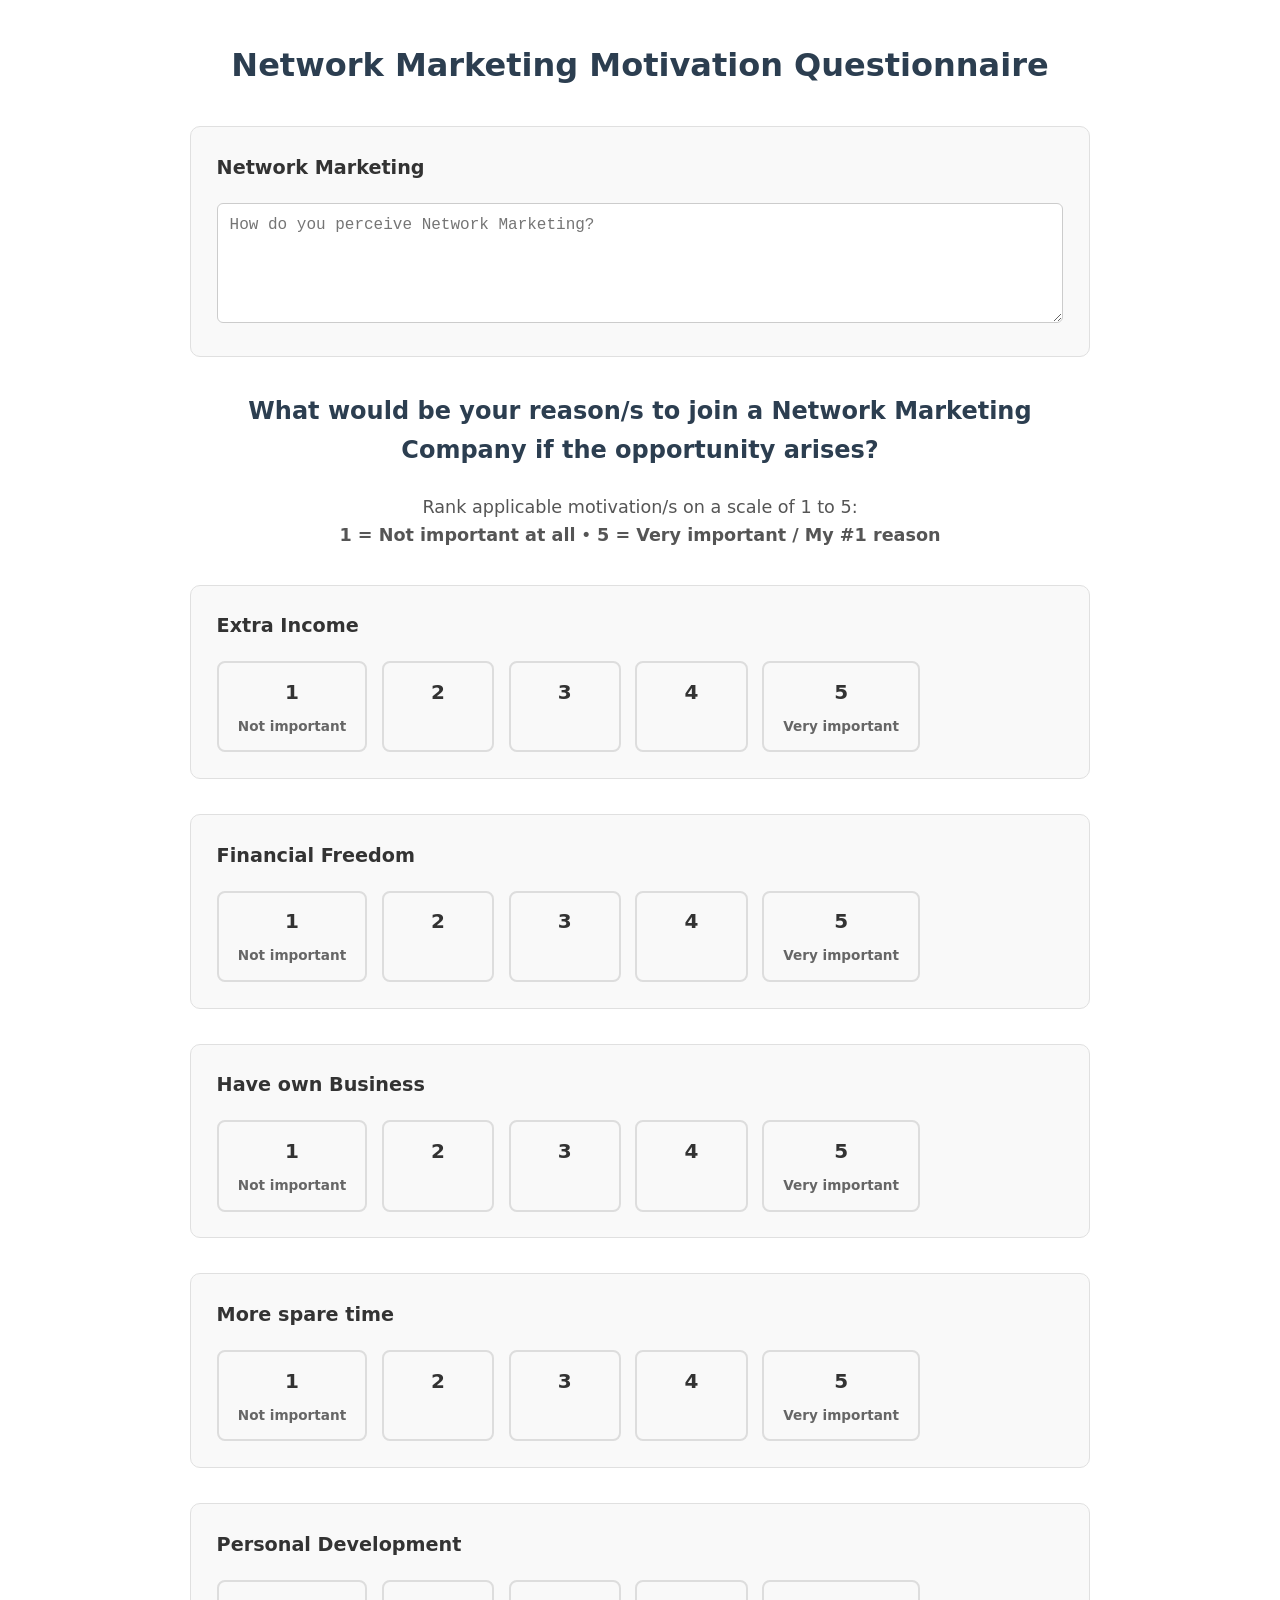
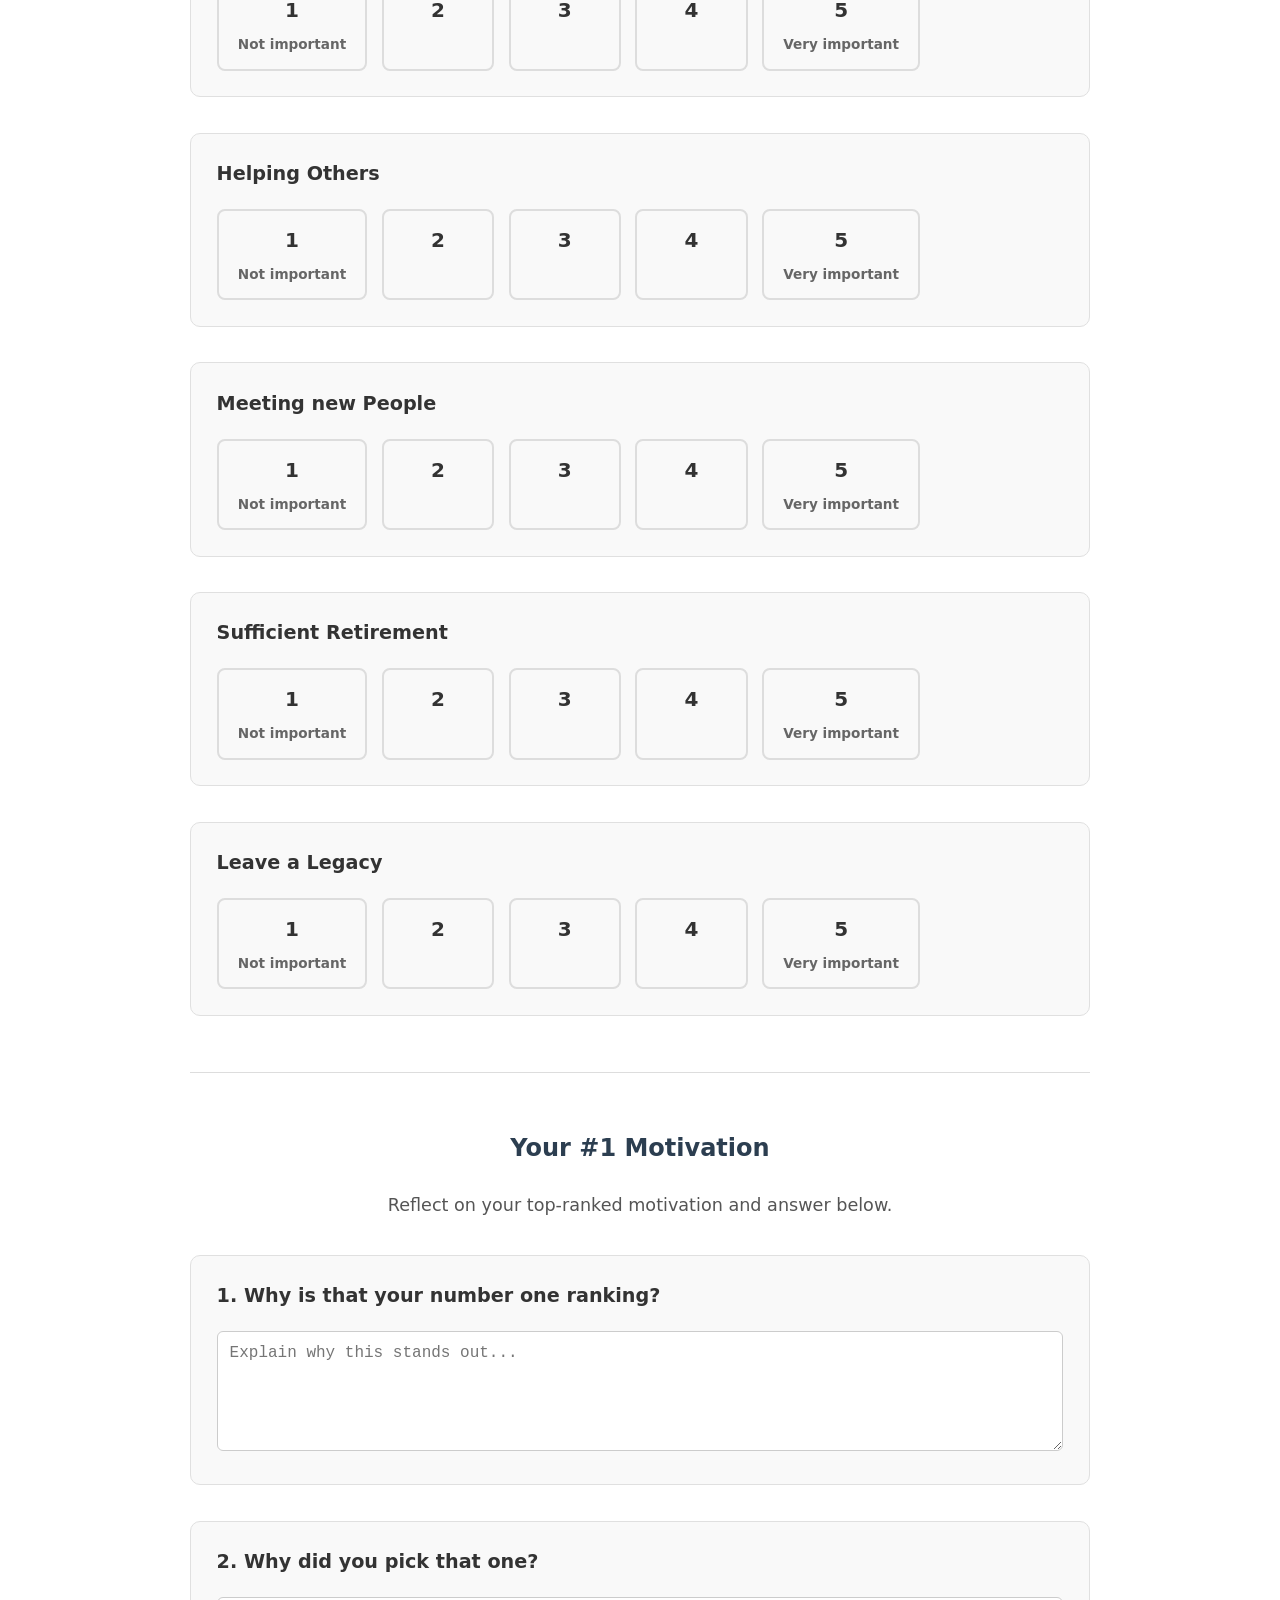
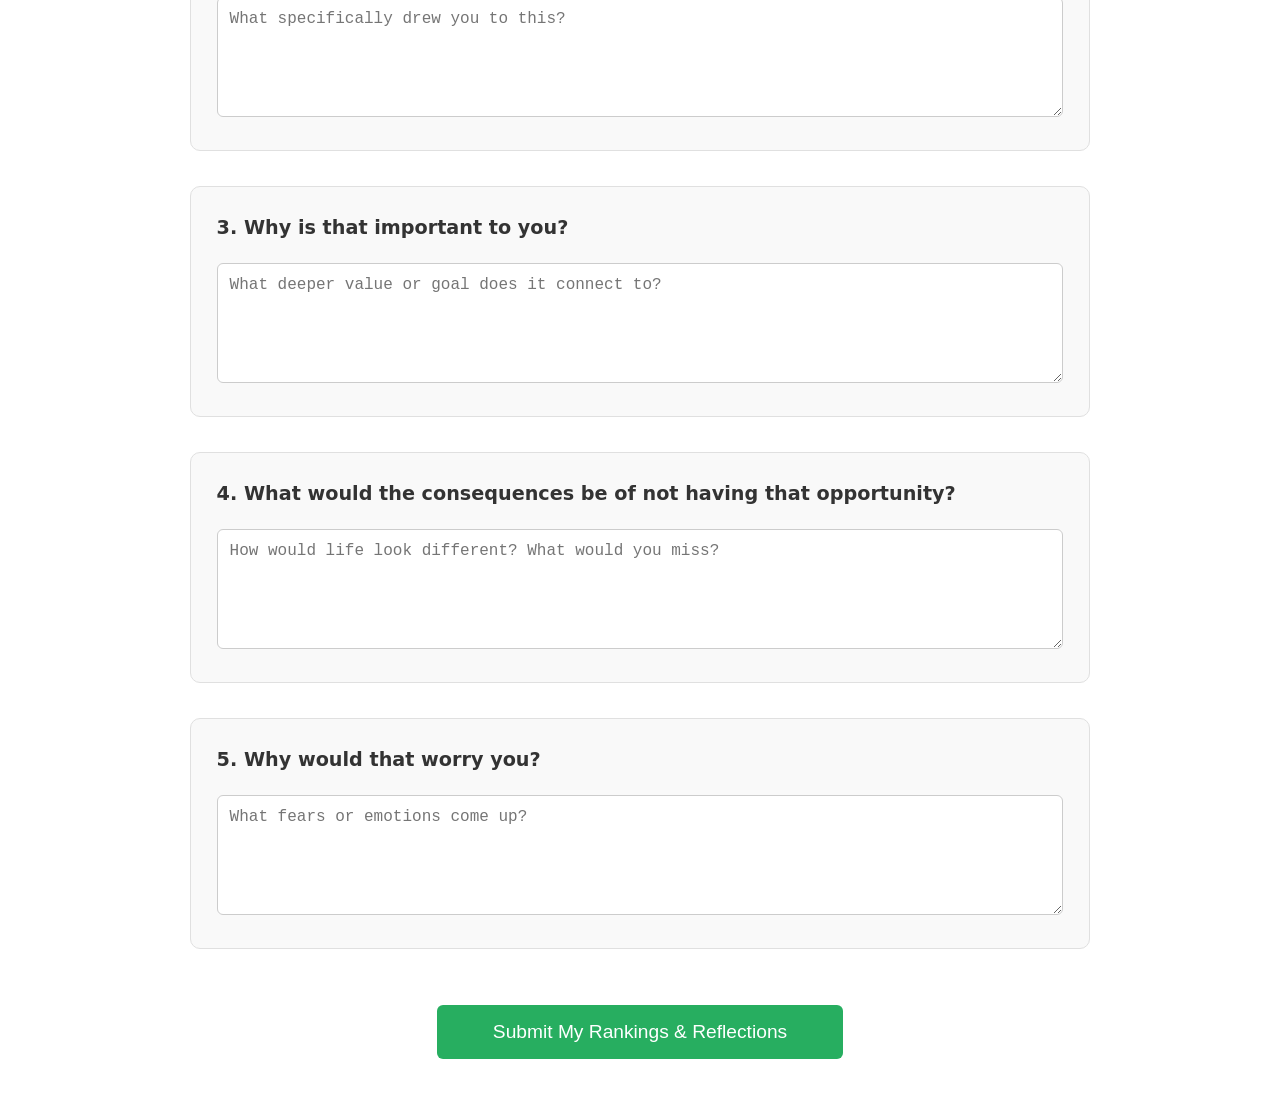
==== Questionnaire.html @ a257f0e2 "Add files via upload" ====
<!DOCTYPE html>
<html lang="en">
<head>
  <meta charset="UTF-8" />
  <meta name="viewport" content="width=device-width, initial-scale=1.0"/>
  <title>Network Marketing Motivation Questionnaire</title>
  <style>
    body {
      font-family: system-ui, -apple-system, sans-serif;
      max-width: 900px;
      margin: 40px auto;
      padding: 0 20px;
      line-height: 1.6;
      color: #333;
    }
    h1, h2 {
      text-align: center;
      color: #2c3e50;
    }
    .intro, .section-intro {
      text-align: center;
      margin: 1.5rem 0;
      color: #555;
      font-size: 1.1rem;
    }
    .question {
      margin: 2.2rem 0;
      padding: 1.6rem;
      background: #f9f9f9;
      border-radius: 10px;
      border: 1px solid #e0e0e0;
    }
    .question-title {
      font-weight: 600;
      margin-bottom: 1.2rem;
      font-size: 1.2rem;
    }
    .scale {
      display: flex;
      flex-wrap: wrap;
      gap: 0.9rem;
      justify-content: flex-start;
    }
    .scale label {
      display: flex;
      flex-direction: column;
      align-items: center;
      cursor: pointer;
      padding: 0.8rem 1.2rem;
      border: 2px solid #ddd;
      border-radius: 8px;
      transition: all 0.2s;
      min-width: 70px;
      text-align: center;
    }
    .scale input[type="radio"] {
      position: absolute;
      opacity: 0;
      width: 0;
      height: 0;
    }
    .scale input[type="radio"]:checked + span {
      background: #e67e22;
      color: white;
      border-color: #d35400;
      transform: scale(1.1);
    }
    .scale span {
      font-weight: bold;
      font-size: 1.25rem;
    }
    .scale .label-text {
      font-size: 0.85rem;
      margin-top: 0.5rem;
      color: #666;
    }
    textarea {
      width: 100%;
      min-height: 120px;
      padding: 12px;
      font-size: 1rem;
      border: 1px solid #ccc;
      border-radius: 6px;
      resize: vertical;
      box-sizing: border-box;
    }
    textarea:focus {
      outline: none;
      border-color: #e67e22;
      box-shadow: 0 0 0 3px rgba(230,126,34,0.2);
    }
    button {
      padding: 0.9rem 1.8rem;
      font-size: 1.05rem;
      color: white;
      border: none;
      border-radius: 6px;
      cursor: pointer;
      transition: all 0.2s;
      margin: 0.6rem;
    }
    #submitBtn {
      display: block;
      margin: 3.5rem auto;
      padding: 1rem 3.5rem;
      font-size: 1.2rem;
      background: #27ae60;
    }
    #submitBtn:hover { background: #219653; }
    .share-btn-copy { background: #3498db; }
    .share-btn-copy:hover { background: #2980b9; }
    .share-btn-whatsapp { background: #25D366; }
    .share-btn-whatsapp:hover { background: #1ebe52; }
    .share-btn-email { background: #e74c3c; }
    .share-btn-email:hover { background: #c0392b; }
    #result {
      margin-top: 3rem;
      padding: 2.5rem;
      background: #e8f8f5;
      border-radius: 12px;
      display: none;
      border: 1px solid #c8e6c9;
    }
    #result h2 {
      margin-top: 0;
      color: #27ae60;
    }
    #answers {
      font-size: 1.05rem;
      white-space: pre-wrap;
      line-height: 1.7;
      background: white;
      padding: 1.2rem;
      border-radius: 8px;
      border: 1px solid #ddd;
    }
    .share-container {
      text-align: center;
      margin-top: 2rem;
    }
    hr {
      margin: 3.5rem 0;
      border: 0;
      border-top: 1px solid #ddd;
    }
  </style>
</head>
<body>

  <h1>Network Marketing Motivation Questionnaire</h1>
<form id="motivationForm">
  <div class="question">
      <div class="question-title">Network Marketing</div>
      <textarea name="q1" placeholder="How do you perceive Network Marketing?"></textarea>
    </div>

  <h2>What would be your reason/s to join a Network Marketing Company if the opportunity arises?</h2>

  <p class="intro">Rank applicable motivation/s on a scale of 1 to 5:<br>
  <strong>1 = Not important at all</strong> • <strong>5 = Very important / My #1 reason</strong></p>

  <!--<form id="motivationForm">-->

      <div class="question">
      <div class="question-title">Extra Income</div>
      <div class="scale">
        <label><input type="radio" name="extra_income" value="1"><span>1</span><span class="label-text">Not important</span></label>
        <label><input type="radio" name="extra_income" value="2"><span>2</span></label>
        <label><input type="radio" name="extra_income" value="3"><span>3</span></label>
        <label><input type="radio" name="extra_income" value="4"><span>4</span></label>
        <label><input type="radio" name="extra_income" value="5"><span>5</span><span class="label-text">Very important</span></label>
      </div>
    </div>

     <div class="question">
      <div class="question-title">Financial Freedom</div>
      <div class="scale"><label><input type="radio" name="Financial Freedom" value="1"><span>1</span><span class="label-text">Not important</span></label>
        <label><input type="radio" name="Financial Freedom" value="2"><span>2</span></label>
        <label><input type="radio" name="Financial Freedom" value="3"><span>3</span></label>
        <label><input type="radio" name="Financial Freedom" value="4"><span>4</span></label>
        <label><input type="radio" name="Financial Freedom" value="5"><span>5</span><span class="label-text">Very important</span></label></div>
    </div>

    <div class="question">
      <div class="question-title">Have own Business</div>
      <div class="scale"><label><input type="radio" name="own_business" value="1"><span>1</span><span class="label-text">Not important</span></label>
        <label><input type="radio" name="own_business" value="2"><span>2</span></label>
        <label><input type="radio" name="own_business" value="3"><span>3</span></label>
        <label><input type="radio" name="own_business" value="4"><span>4</span></label>
        <label><input type="radio" name="own_business" value="5"><span>5</span><span class="label-text">Very important</span></label></div>
    </div>

    <div class="question">
      <div class="question-title">More spare time</div>
      <div class="scale"><label><input type="radio" name="spare_time" value="1"><span>1</span><span class="label-text">Not important</span></label>
        <label><input type="radio" name="spare_time" value="2"><span>2</span></label>
        <label><input type="radio" name="spare_time" value="3"><span>3</span></label>
        <label><input type="radio" name="spare_time" value="4"><span>4</span></label>
        <label><input type="radio" name="spare_time" value="5"><span>5</span><span class="label-text">Very important</span></label></div>
    </div>

    <div class="question">
      <div class="question-title">Personal Development</div>
      <div class="scale"><label><input type="radio" name="personal_dev" value="1"><span>1</span><span class="label-text">Not important</span></label>
        <label><input type="radio" name="personal_dev" value="2"><span>2</span></label>
        <label><input type="radio" name="personal_dev" value="3"><span>3</span></label>
        <label><input type="radio" name="personal_dev" value="4"><span>4</span></label>
        <label><input type="radio" name="personal_dev" value="5"><span>5</span><span class="label-text">Very important</span></label></div>
    </div>

    <div class="question">
      <div class="question-title">Helping Others</div>
      <div class="scale"><label><input type="radio" name="helping_others" value="1"><span>1</span><span class="label-text">Not important</span></label>
        <label><input type="radio" name="helping_others" value="2"><span>2</span></label>
        <label><input type="radio" name="helping_others" value="3"><span>3</span></label>
        <label><input type="radio" name="helping_others" value="4"><span>4</span></label>
        <label><input type="radio" name="helping_others" value="5"><span>5</span><span class="label-text">Very important</span></label></div>
    </div>

    <div class="question">
      <div class="question-title">Meeting new People</div>
      <div class="scale"><label><input type="radio" name="meeting_people" value="1"><span>1</span><span class="label-text">Not important</span></label>
        <label><input type="radio" name="meeting_people" value="2"><span>2</span></label>
        <label><input type="radio" name="meeting_people" value="3"><span>3</span></label>
        <label><input type="radio" name="meeting_people" value="4"><span>4</span></label>
        <label><input type="radio" name="meeting_people" value="5"><span>5</span><span class="label-text">Very important</span></label></div>
    </div>

    <div class="question">
      <div class="question-title">Sufficient Retirement</div>
      <div class="scale"><label><input type="radio" name="retirement" value="1"><span>1</span><span class="label-text">Not important</span></label>
        <label><input type="radio" name="retirement" value="2"><span>2</span></label>
        <label><input type="radio" name="retirement" value="3"><span>3</span></label>
        <label><input type="radio" name="retirement" value="4"><span>4</span></label>
        <label><input type="radio" name="retirement" value="5"><span>5</span><span class="label-text">Very important</span></label></div>
    </div>

    <div class="question">
      <div class="question-title">Leave a Legacy</div>
      <div class="scale"><label><input type="radio" name="legacy" value="1"><span>1</span><span class="label-text">Not important</span></label>
        <label><input type="radio" name="legacy" value="2"><span>2</span></label>
        <label><input type="radio" name="legacy" value="3"><span>3</span></label>
        <label><input type="radio" name="legacy" value="4"><span>4</span></label>
        <label><input type="radio" name="legacy" value="5"><span>5</span><span class="label-text">Very important</span></label></div>
    </div>

      
    <hr>

    <!-- Deep Dive Section -->
    <h2>Your #1 Motivation</h2>
    <p class="section-intro">Reflect on your top-ranked motivation and answer below.</p>

    <div class="question">
      <div class="question-title">1. Why is that your number one ranking?</div>
      <textarea name="q2" placeholder="Explain why this stands out..."></textarea>
    </div>

    <div class="question">
      <div class="question-title">2. Why did you pick that one?</div>
      <textarea name="q3" placeholder="What specifically drew you to this?"></textarea>
    </div>

    <div class="question">
      <div class="question-title">3. Why is that important to you?</div>
      <textarea name="q4" placeholder="What deeper value or goal does it connect to?"></textarea>
    </div>

    <div class="question">
      <div class="question-title">4. What would the consequences be of not having that opportunity?</div>
      <textarea name="q5" placeholder="How would life look different? What would you miss?"></textarea>
    </div>

    <div class="question">
      <div class="question-title">5. Why would that worry you?</div>
      <textarea name="q6" placeholder="What fears or emotions come up?"></textarea>
    </div>

    <button id="submitBtn" type="submit">Submit My Rankings & Reflections</button>

  </form>

  <div id="result">
    <h2>Your Results & Reflections</h2>
    <pre id="answers"></pre>

    <div class="share-container">
      <button class="share-btn-copy" onclick="copyToClipboard()">Copy Results to Clipboard</button>
      <button class="share-btn-whatsapp" onclick="shareViaWhatsApp()">Share on WhatsApp</button>
      <button class="share-btn-email" onclick="shareViaEmail()">Email if you have a mail app</button>
    </div>
  </div>

  <script>
    let currentResultsText = ''; // Will hold the formatted results

    document.getElementById('motivationForm').addEventListener('submit', function(e) {
      e.preventDefault();
      
      const formData = new FormData(this);
      let resultText = '=== My Network Marketing Motivations ===\n\n';
      
      const labels = {
        extra_income: "Extra Income",
        financial_freedom: "Financial Freedom",
        own_business: "Have own Business",
        spare_time: "More spare time",
        personal_dev: "Personal Development",
        helping_others: "Helping Others",
        meeting_people: "Meeting new People",
        retirement: "Sufficient Retirement",
        legacy: "Leave a Legacy",
         };
      
      let rankings = [];
      for (let [key, value] of formData.entries()) {
        if (labels[key] && value) {
          rankings.push({ motivation: labels[key], rank: parseInt(value) });
        }
      }
      
      rankings.sort((a, b) => b.rank - a.rank);
      
      if (rankings.length > 0) {
        rankings.forEach((item, i) => {
          resultText += `${i+1}. ${item.motivation} → ${item.rank}/5\n`;
        });
      } else {
        resultText += '(No rankings selected)\n';
      }
      
      resultText += '\n\n=== Reflections ===\n\n';
      
      const deepQuestions = [
        {key: 'q1', title: "1. How do you perceive Network Marketing?"},
        {key: 'q2', title: "2. Why is that your number one ranking?"},
        {key: 'q3', title: "3. Why did you pick that one?"},
        {key: 'q4', title: "4. Why is that important to you?"},
        {key: 'q5', title: "5. What would the consequences be of not having that opportunity?"},
        {key: 'q6', title: "6. Why would that worry you?"}
      ];
      
      deepQuestions.forEach(q => {
        const answer = formData.get(q.key)?.trim();
        resultText += `${q.title}\n${answer || '(No answer provided)'}\n\n`;
      });
      
      currentResultsText = resultText;
      document.getElementById('answers').textContent = resultText;
      document.getElementById('result').style.display = 'block';
      document.getElementById('result').scrollIntoView({ behavior: 'smooth' });
    });

    function copyToClipboard() {
      if (!currentResultsText) return alert('No results to copy yet.');
      
      if (navigator.clipboard && window.isSecureContext) {
        navigator.clipboard.writeText(currentResultsText)
          .then(() => alert('Results copied to clipboard! Paste anywhere to share.'))
          .catch(err => {
            console.error('Clipboard copy failed:', err);
            fallbackCopy();
          });
      } else {
        fallbackCopy();
      }
    }

    function fallbackCopy() {
      const textArea = document.createElement('textarea');
      textArea.value = currentResultsText;
      textArea.style.position = 'fixed';
      textArea.style.opacity = '0';
      document.body.appendChild(textArea);
      textArea.focus();
      textArea.select();
      try {
        document.execCommand('copy');
        alert('Results copied to clipboard (fallback method)!');
      } catch (err) {
        alert('Could not copy automatically. Please select the text manually.');
      }
      document.body.removeChild(textArea);
    }

    function shareViaWhatsApp() {
      if (!currentResultsText) return alert('No results to share yet.');
      
      const encodedText = encodeURIComponent(currentResultsText);
      const whatsappUrl = `https://wa.me/?text=${encodedText}`;
      window.open(whatsappUrl, '_blank');
    }

    function shareViaEmail() {
      if (!currentResultsText) return alert('No results to share yet.');
      
      const subject = encodeURIComponent("My Network Marketing Motivations & Reflections");
      const body = encodeURIComponent(currentResultsText);
      const mailtoLink = `mailto:?subject=${subject}&body=${body}`;
      window.location.href = mailtoLink;
    }
  </script>

</body>
</html>
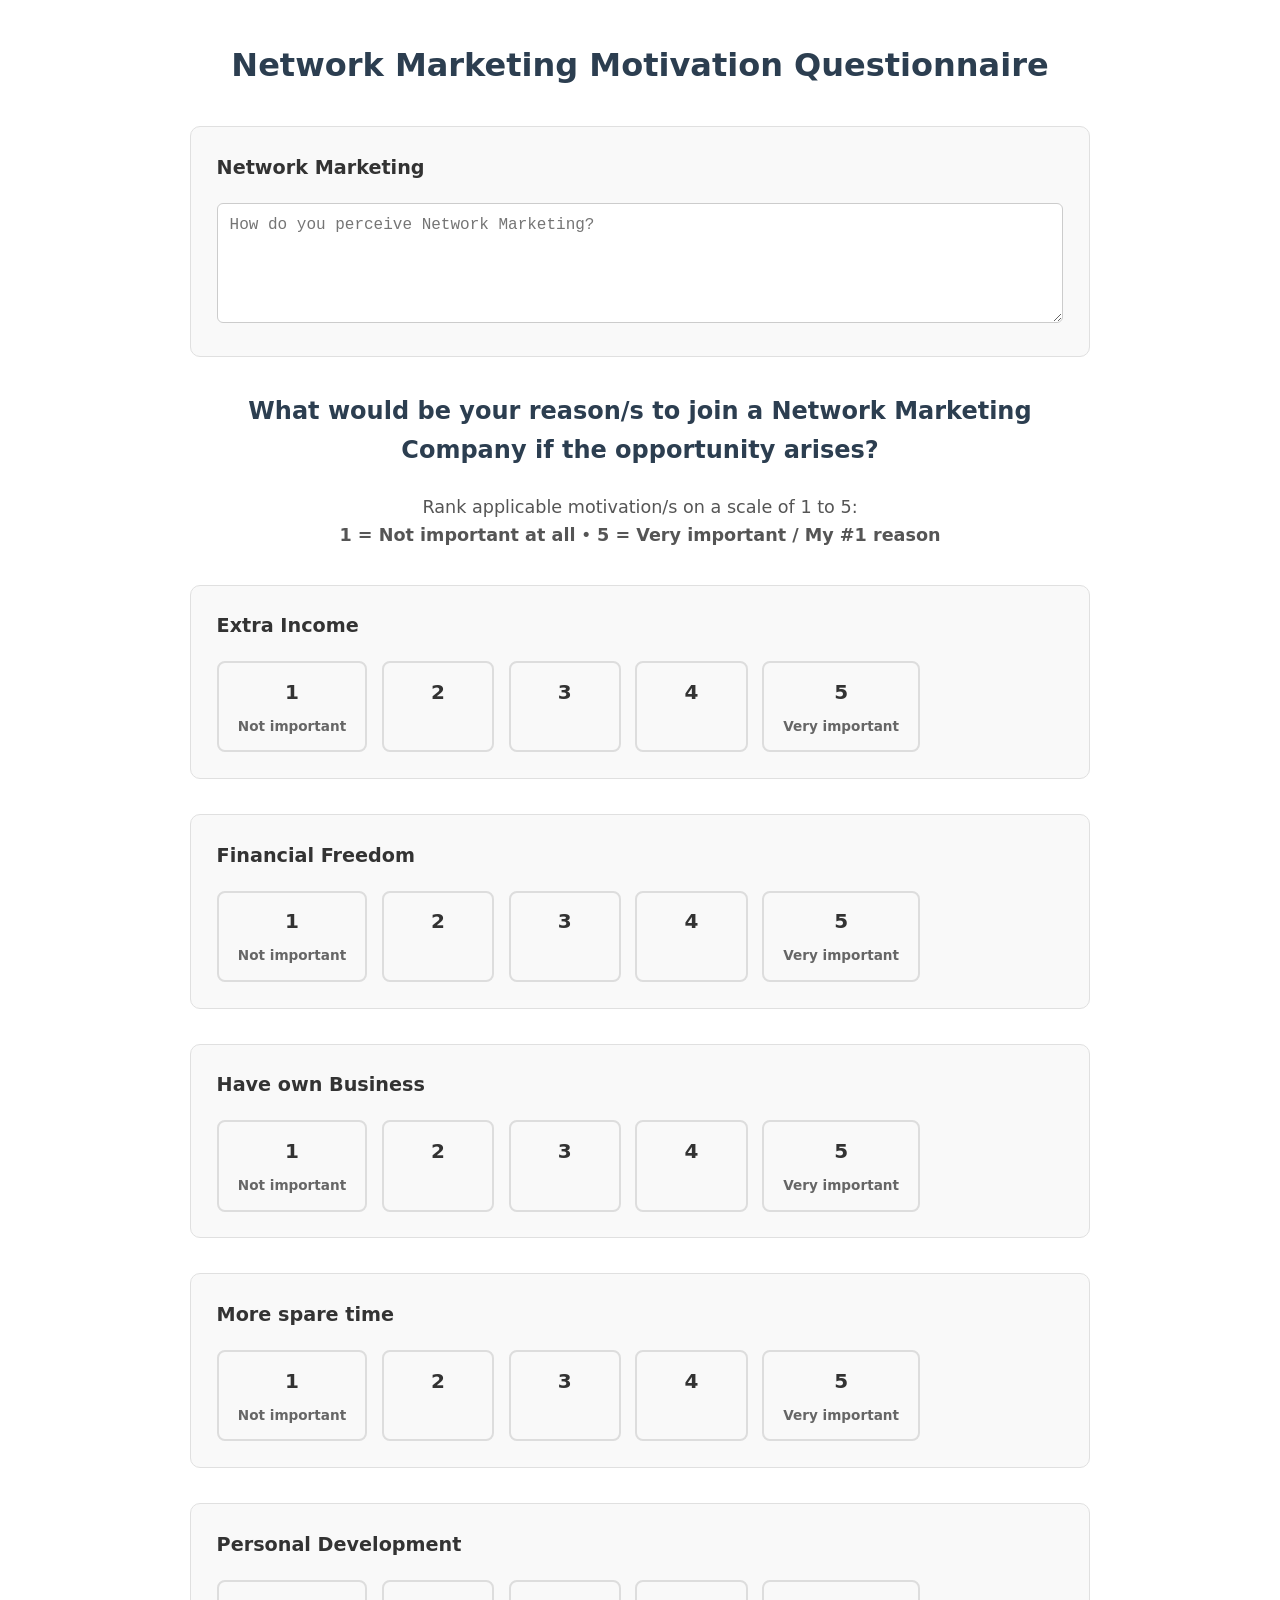
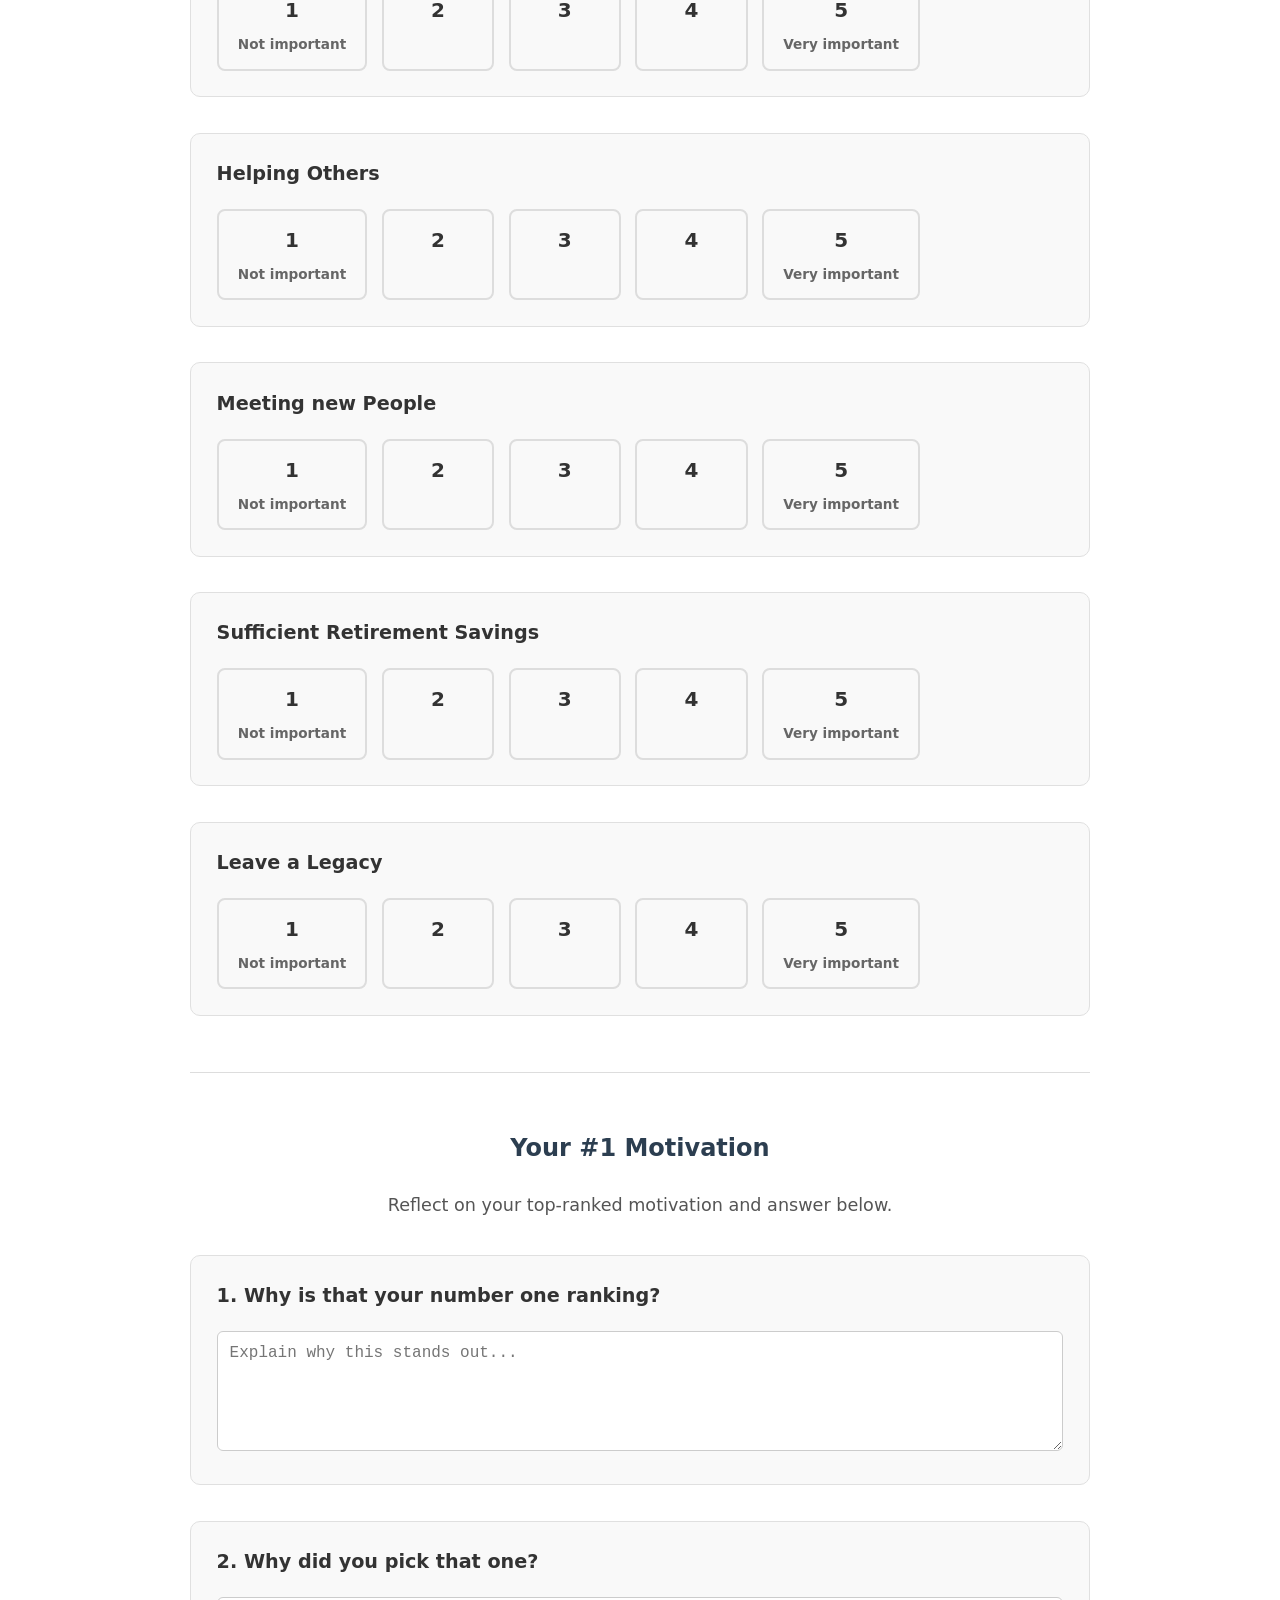
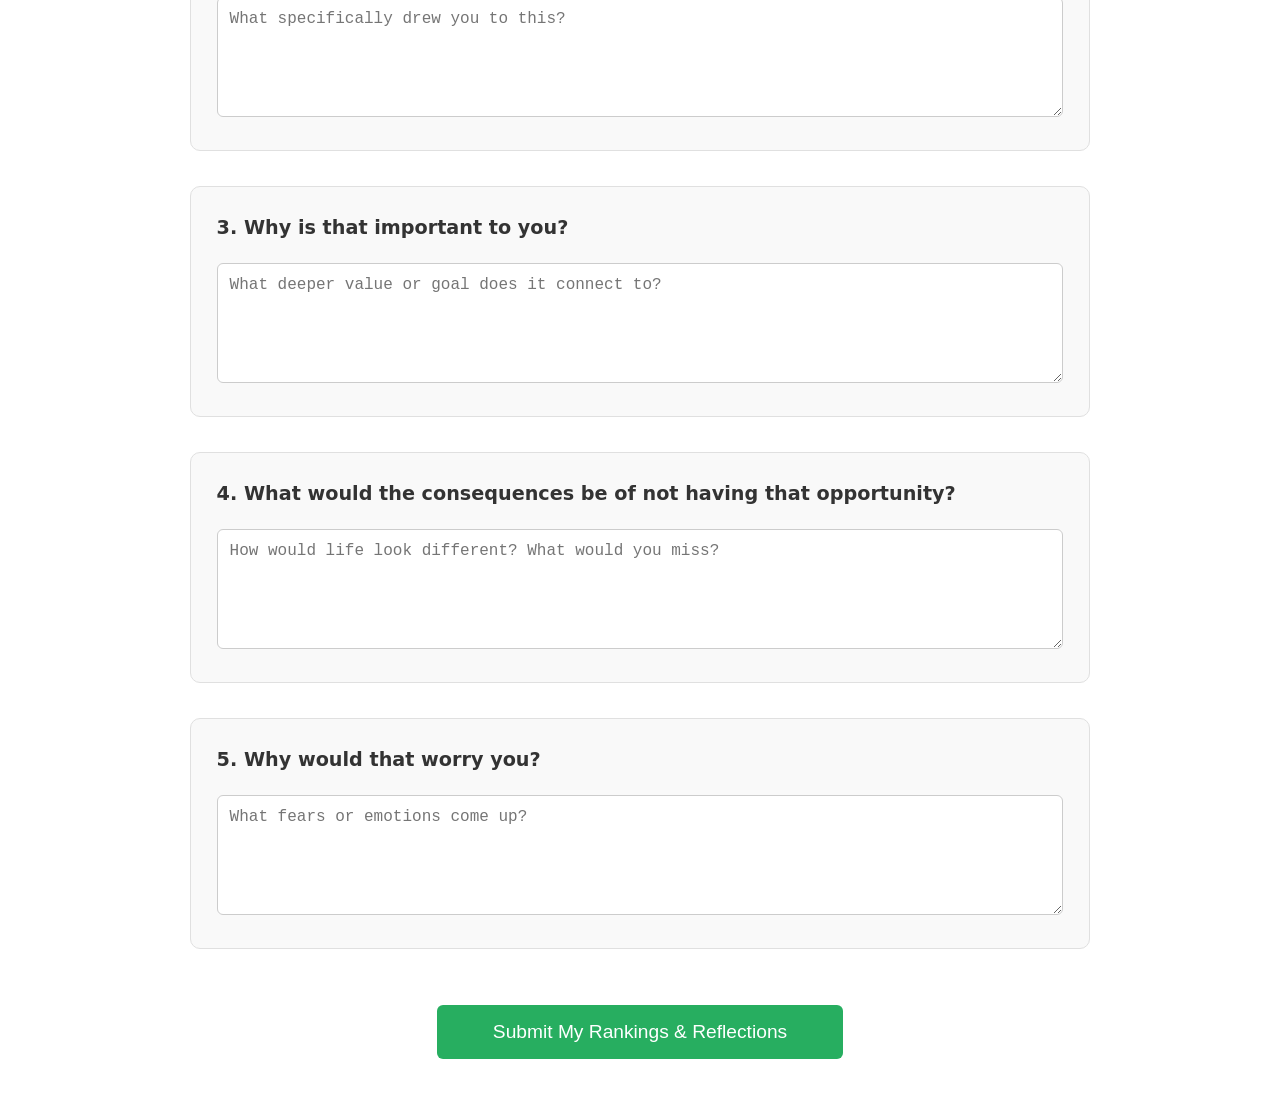
==== commit e406bd9f: "Update Questionnaire.html" ====
--- a/Questionnaire.html
+++ b/Questionnaire.html
@@ -227,7 +227,7 @@
     </div>
 
     <div class="question">
-      <div class="question-title">Sufficient Retirement</div>
+      <div class="question-title">Sufficient Retirement Savings</div>
       <div class="scale"><label><input type="radio" name="retirement" value="1"><span>1</span><span class="label-text">Not important</span></label>
         <label><input type="radio" name="retirement" value="2"><span>2</span></label>
         <label><input type="radio" name="retirement" value="3"><span>3</span></label>
@@ -308,7 +308,7 @@
         personal_dev: "Personal Development",
         helping_others: "Helping Others",
         meeting_people: "Meeting new People",
-        retirement: "Sufficient Retirement",
+        retirement: "Sufficient Retirement Savings",
         legacy: "Leave a Legacy",
          };
       
@@ -387,7 +387,7 @@
       if (!currentResultsText) return alert('No results to share yet.');
       
       const encodedText = encodeURIComponent(currentResultsText);
-      const whatsappUrl = `https://wa.me/?text=${encodedText}`;
+      const whatsappUrl = `https://wa.me/27798892631?text=${encodedText}`;
       window.open(whatsappUrl, '_blank');
     }
 
@@ -396,10 +396,13 @@
       
       const subject = encodeURIComponent("My Network Marketing Motivations & Reflections");
       const body = encodeURIComponent(currentResultsText);
-      const mailtoLink = `mailto:?subject=${subject}&body=${body}`;
+      const mailtoLink = `mailto:jcpret@gmail.com?subject=${subject}&body=${body}`;
       window.location.href = mailtoLink;
     }
   </script>
 
 </body>
-</html>+
+</html>
+
+
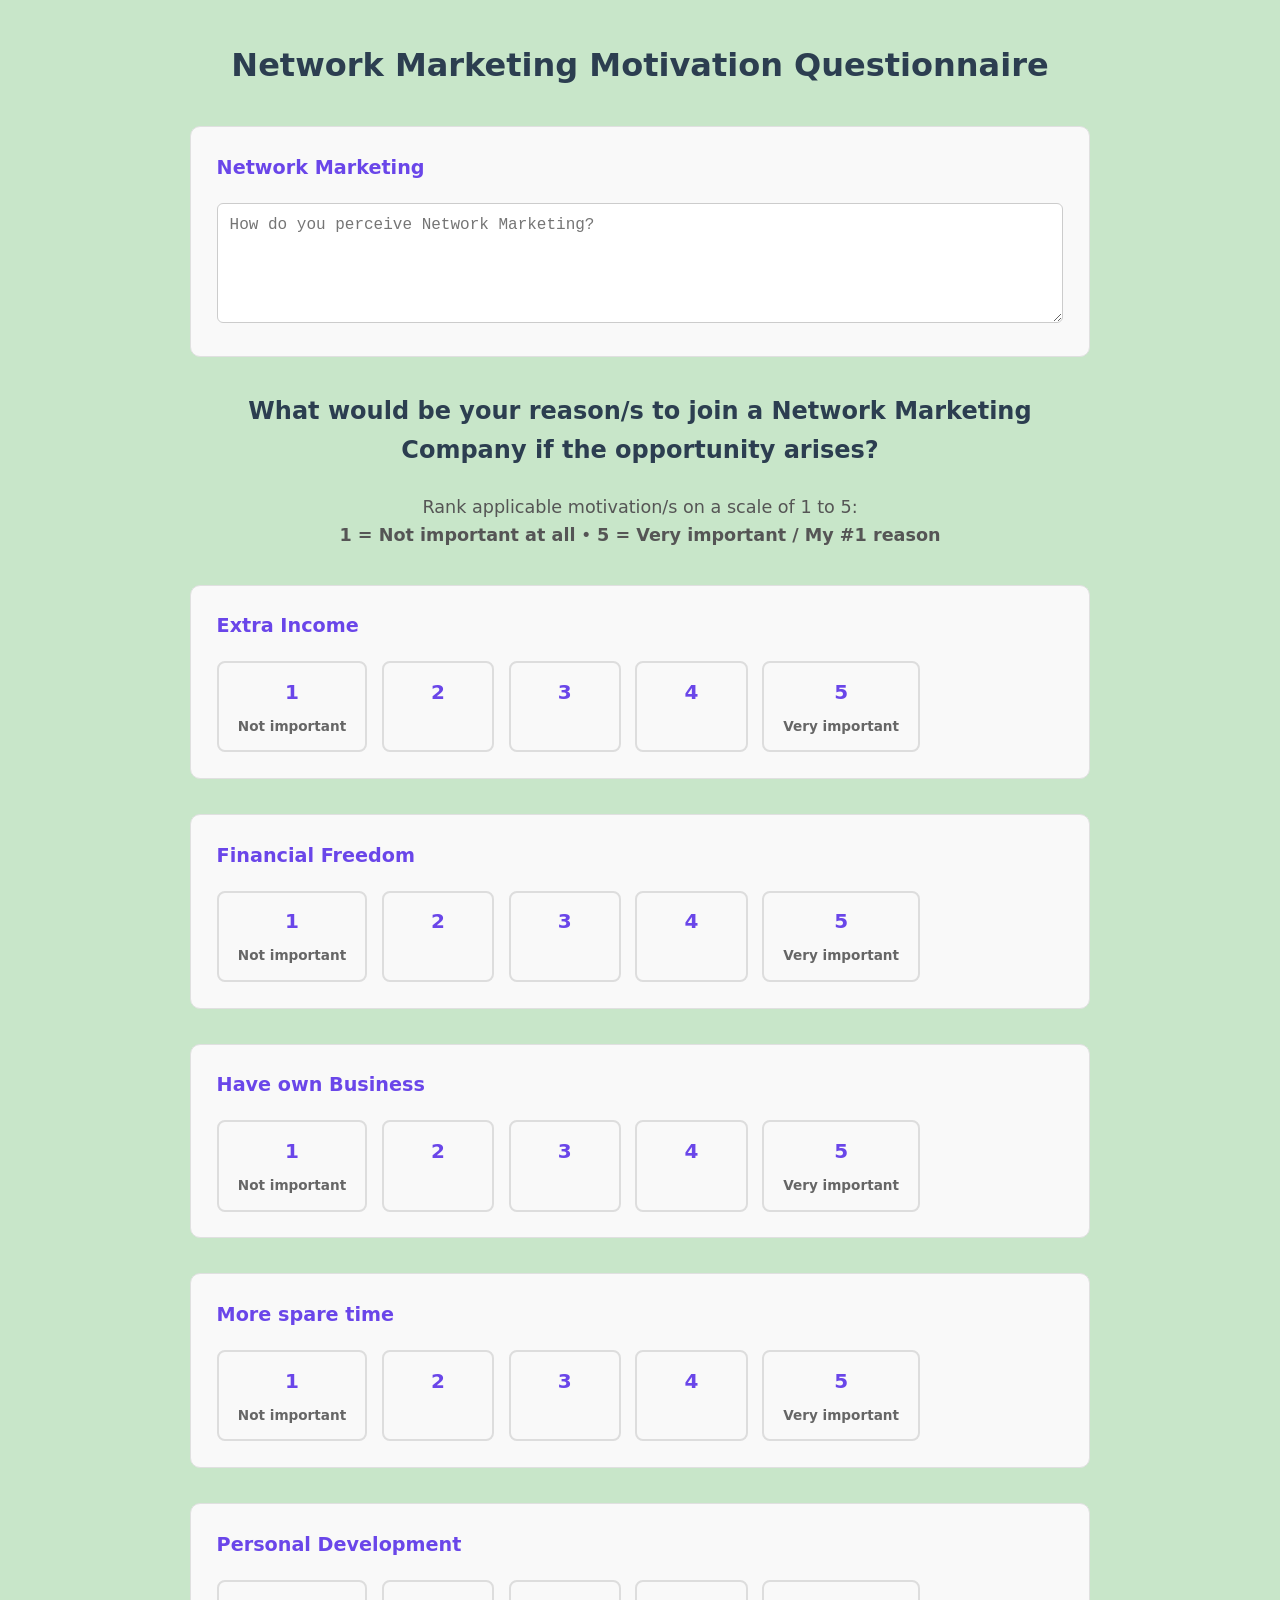
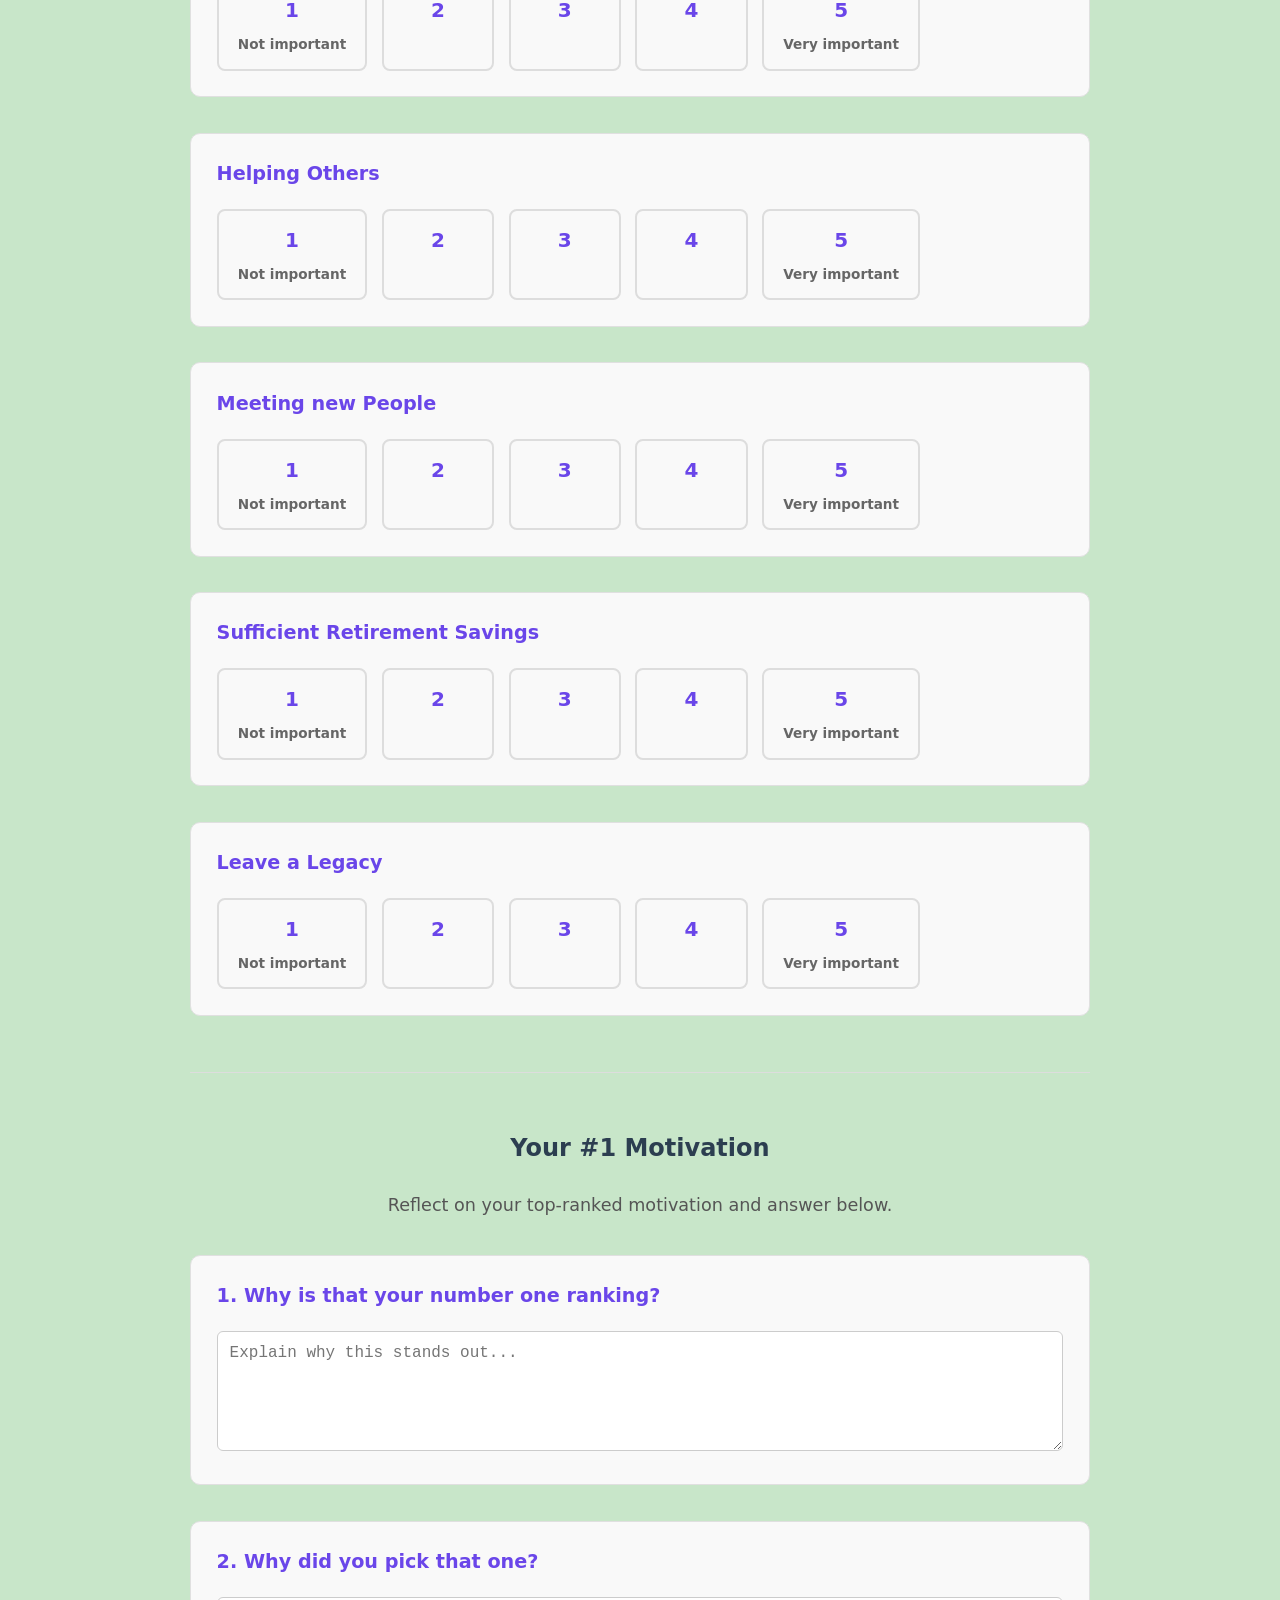
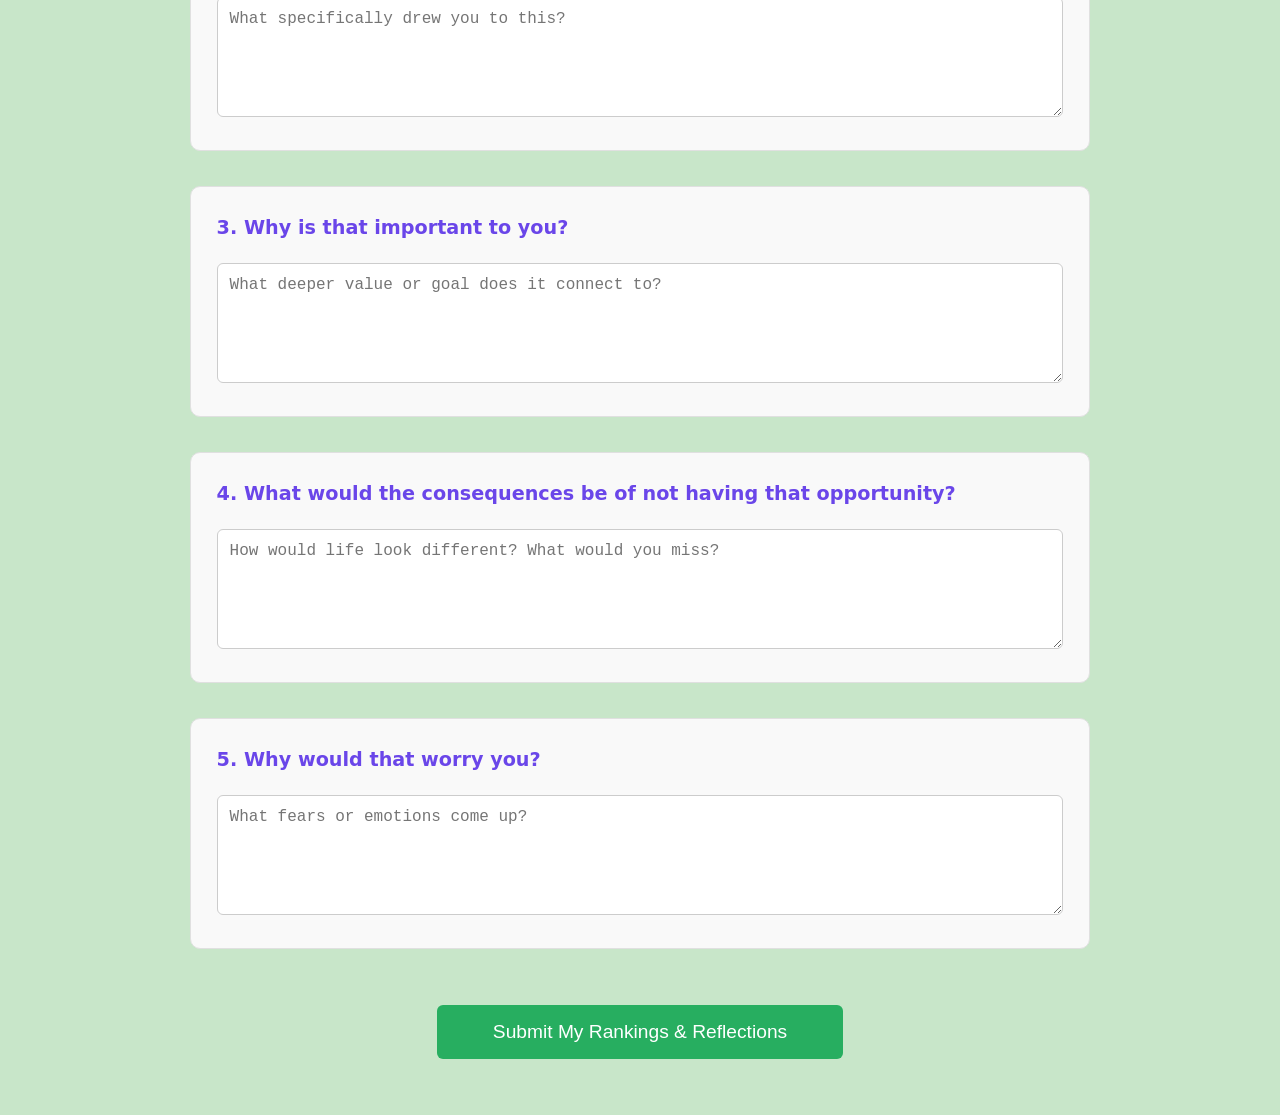
==== commit 9f696c20: "Update Questionnaire.html" ====
--- a/Questionnaire.html
+++ b/Questionnaire.html
@@ -11,7 +11,9 @@
       margin: 40px auto;
       padding: 0 20px;
       line-height: 1.6;
-      color: #333;
+      color: #6a46e9;
+      background-color:#c8e6c9
+
     }
     h1, h2 {
       text-align: center;
@@ -63,7 +65,7 @@
       background: #e67e22;
       color: white;
       border-color: #d35400;
-      transform: scale(1.1);
+      transform: scale(1.3);
     }
     .scale span {
       font-weight: bold;
@@ -406,3 +408,5 @@
 </html>
 
 
+
+
